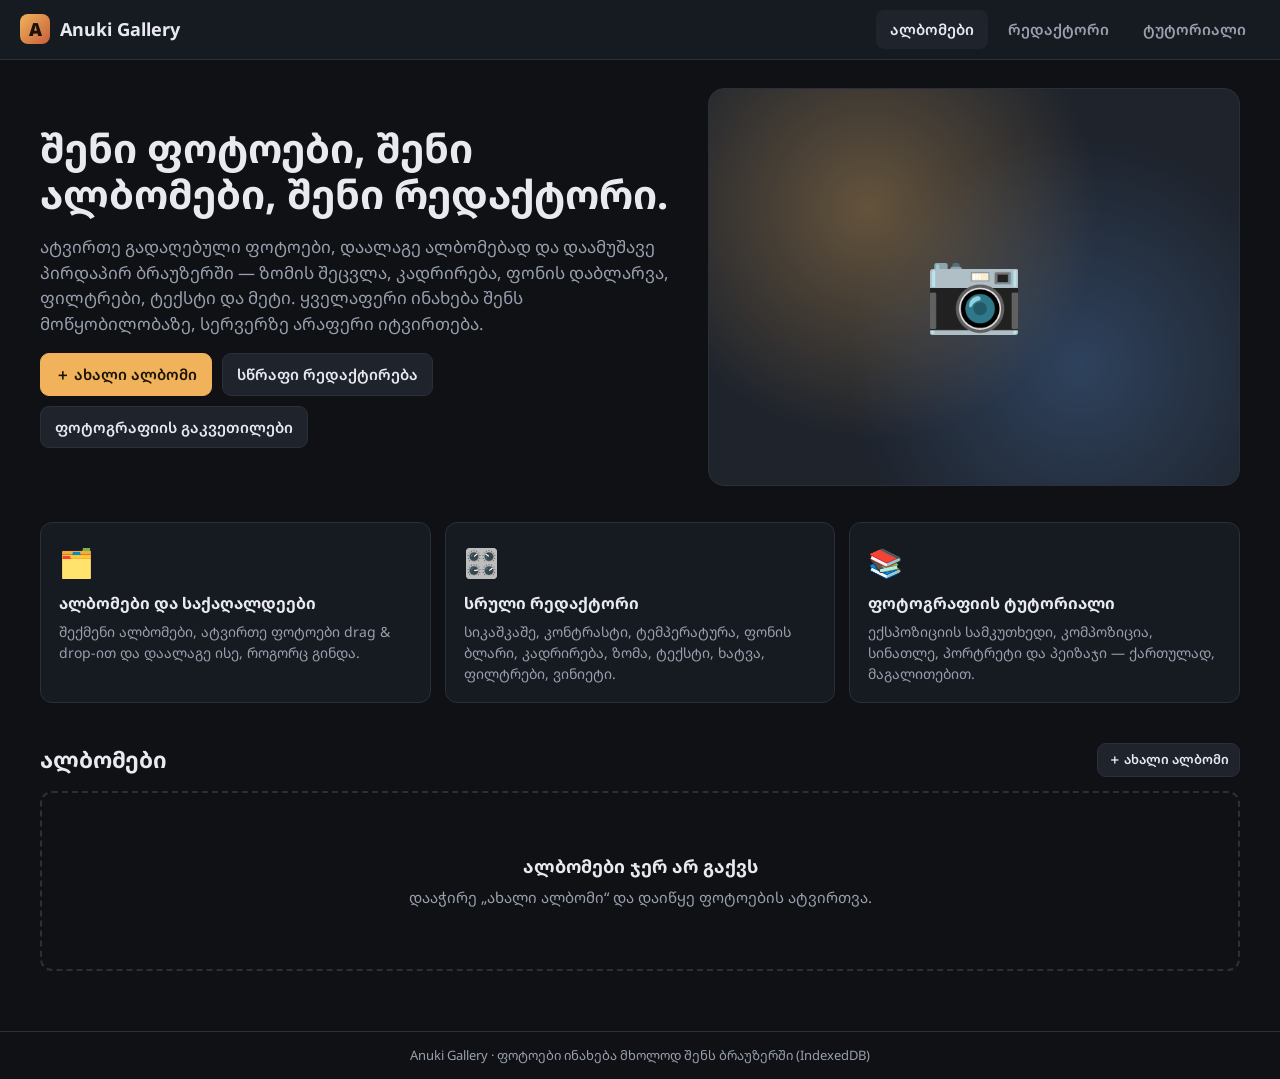
==== index.html @ 320a6d48 "Build Anuki Gallery: albums, online photo editor, photography tutorial Static site (no backend) with" ====
<!DOCTYPE html>
<html lang="ka">
<head>
  <meta charset="UTF-8">
  <meta name="viewport" content="width=device-width, initial-scale=1.0">
  <title>Anuki Gallery — ალბომები</title>
  <link rel="preconnect" href="https://fonts.googleapis.com">
  <link href="https://fonts.googleapis.com/css2?family=Noto+Sans+Georgian:wght@400;600;700;900&display=swap" rel="stylesheet">
  <link rel="stylesheet" href="css/style.css">
  <link rel="icon" href="data:image/svg+xml,%3Csvg xmlns='http://www.w3.org/2000/svg' viewBox='0 0 32 32'%3E%3Crect width='32' height='32' rx='8' fill='%23f0b35b'/%3E%3Ctext x='16' y='23' font-size='18' text-anchor='middle' font-weight='900' fill='%231a1205'%3EA%3C/text%3E%3C/svg%3E">
</head>
<body>
  <header class="topbar">
    <a class="brand" href="index.html"><span class="logo">A</span> Anuki Gallery</a>
    <nav class="nav">
      <a href="index.html" class="active">ალბომები</a>
      <a href="editor.html">რედაქტორი</a>
      <a href="tutorial.html">ტუტორიალი</a>
    </nav>
  </header>

  <main class="page" id="app">
    <!-- Home view -->
    <div id="view-home">
      <section class="hero">
        <div>
          <h1>შენი ფოტოები, შენი ალბომები, შენი რედაქტორი.</h1>
          <p>ატვირთე გადაღებული ფოტოები, დაალაგე ალბომებად და დაამუშავე პირდაპირ ბრაუზერში — ზომის შეცვლა, კადრირება, ფონის დაბლარვა, ფილტრები, ტექსტი და მეტი. ყველაფერი ინახება შენს მოწყობილობაზე, სერვერზე არაფერი იტვირთება.</p>
          <div class="row">
            <button class="btn primary" id="btn-new-album">＋ ახალი ალბომი</button>
            <a class="btn" href="editor.html">სწრაფი რედაქტირება</a>
            <a class="btn" href="tutorial.html">ფოტოგრაფიის გაკვეთილები</a>
          </div>
        </div>
        <div class="art">📷</div>
      </section>

      <section class="features">
        <div class="feature"><div class="ic">🗂️</div><h3>ალბომები და საქაღალდეები</h3><p>შექმენი ალბომები, ატვირთე ფოტოები drag &amp; drop-ით და დაალაგე ისე, როგორც გინდა.</p></div>
        <div class="feature"><div class="ic">🎛️</div><h3>სრული რედაქტორი</h3><p>სიკაშკაშე, კონტრასტი, ტემპერატურა, ფონის ბლარი, კადრირება, ზომა, ტექსტი, ხატვა, ფილტრები, ვინიეტი.</p></div>
        <div class="feature"><div class="ic">📚</div><h3>ფოტოგრაფიის ტუტორიალი</h3><p>ექსპოზიციის სამკუთხედი, კომპოზიცია, სინათლე, პორტრეტი და პეიზაჯი — ქართულად, მაგალითებით.</p></div>
      </section>

      <div class="row" style="margin-bottom:14px">
        <h2 style="margin:0">ალბომები</h2>
        <span class="spacer"></span>
        <button class="btn sm" id="btn-new-album-2">＋ ახალი ალბომი</button>
      </div>
      <div id="albums" class="grid"></div>
    </div>

    <!-- Album view -->
    <div id="view-album" style="display:none">
      <div class="row" style="margin-bottom:6px">
        <a class="btn sm" href="#">← ალბომები</a>
        <h1 id="album-title" style="margin:0 8px"></h1>
        <button class="btn sm icon" id="btn-rename" title="გადარქმევა">✏️</button>
        <span class="spacer"></span>
        <button class="btn primary" id="btn-upload">⬆ ფოტოების ატვირთვა</button>
        <button class="btn danger sm" id="btn-del-album">ალბომის წაშლა</button>
        <input type="file" id="file-input" accept="image/*" multiple hidden>
      </div>
      <p class="sub" id="album-sub"></p>
      <div id="photos" class="photo-grid dropzone"></div>
    </div>
  </main>

  <footer>Anuki Gallery · ფოტოები ინახება მხოლოდ შენს ბრაუზერში (IndexedDB)</footer>

  <!-- Modal -->
  <div class="modal-bg" id="modal">
    <div class="modal">
      <h3 id="modal-title">ახალი ალბომი</h3>
      <input type="text" id="modal-input" placeholder="ალბომის სახელი, მაგ. „ზაფხული 2026“">
      <div class="row">
        <button class="btn" id="modal-cancel">გაუქმება</button>
        <button class="btn primary" id="modal-ok">შენახვა</button>
      </div>
    </div>
  </div>

  <script type="module" src="js/albums.js"></script>
</body>
</html>
---- css/style.css ----
:root {
  --bg: #0f1115;
  --bg-2: #161a21;
  --bg-3: #1e232c;
  --line: #2a303b;
  --text: #e8eaf0;
  --muted: #98a0ae;
  --accent: #f0b35b;
  --accent-2: #e3923a;
  --danger: #e5584f;
  --ok: #4fbf8a;
  --radius: 12px;
  --shadow: 0 10px 30px rgba(0, 0, 0, 0.35);
  font-family: "Noto Sans Georgian", "Noto Sans", system-ui, sans-serif;
}

* { box-sizing: border-box; }
html, body { margin: 0; padding: 0; background: var(--bg); color: var(--text); }
body { min-height: 100vh; display: flex; flex-direction: column; font-size: 15px; line-height: 1.5; }
a { color: var(--accent); text-decoration: none; }
a:hover { text-decoration: underline; }
img { max-width: 100%; display: block; }
button, input, select, textarea { font: inherit; color: inherit; }

/* ---------- Header ---------- */
.topbar {
  display: flex; align-items: center; gap: 16px;
  padding: 10px 20px; border-bottom: 1px solid var(--line);
  background: var(--bg-2); position: sticky; top: 0; z-index: 50;
}
.brand { display: flex; align-items: center; gap: 10px; font-weight: 700; font-size: 18px; color: var(--text); }
.brand:hover { text-decoration: none; }
.brand .logo { width: 30px; height: 30px; border-radius: 8px; background: linear-gradient(135deg, var(--accent), #c75f3a); display: grid; place-items: center; color: #1a1205; font-weight: 900; }
.nav { display: flex; gap: 6px; margin-left: auto; }
.nav a { padding: 8px 14px; border-radius: 8px; color: var(--muted); font-weight: 600; }
.nav a:hover { background: var(--bg-3); color: var(--text); text-decoration: none; }
.nav a.active { color: var(--text); background: var(--bg-3); }

/* ---------- Layout ---------- */
.page { width: min(1200px, 100% - 32px); margin: 0 auto; padding: 28px 0 60px; flex: 1; }
.page h1 { font-size: 28px; margin: 0 0 6px; }
.page .sub { color: var(--muted); margin: 0 0 24px; }
.row { display: flex; gap: 10px; align-items: center; flex-wrap: wrap; }
.spacer { flex: 1; }

/* ---------- Buttons ---------- */
.btn {
  display: inline-flex; align-items: center; gap: 8px;
  padding: 9px 14px; border-radius: 9px; border: 1px solid var(--line);
  background: var(--bg-3); color: var(--text); cursor: pointer; font-weight: 600;
  transition: background 0.15s, border-color 0.15s, transform 0.05s;
}
.btn:hover { background: #262c37; border-color: #38404d; }
.btn:active { transform: translateY(1px); }
.btn.primary { background: var(--accent); border-color: var(--accent); color: #1a1205; }
.btn.primary:hover { background: var(--accent-2); border-color: var(--accent-2); }
.btn.danger { color: #ffb3ae; border-color: #5a2d2a; }
.btn.danger:hover { background: #3a2220; }
.btn.sm { padding: 6px 10px; font-size: 13px; }
.btn.icon { padding: 8px; width: 36px; height: 36px; justify-content: center; }
.btn:disabled { opacity: 0.45; cursor: not-allowed; }
.btn.active { background: var(--accent); color: #1a1205; border-color: var(--accent); }

input[type="text"], input[type="number"], select, textarea {
  background: var(--bg); border: 1px solid var(--line); border-radius: 8px;
  padding: 8px 10px; color: var(--text); outline: none; width: 100%;
}
input:focus, select:focus, textarea:focus { border-color: var(--accent); }
input[type="range"] { width: 100%; accent-color: var(--accent); }
input[type="color"] { width: 36px; height: 32px; border: 1px solid var(--line); background: none; border-radius: 6px; padding: 2px; }

/* ---------- Cards / grids ---------- */
.grid { display: grid; gap: 16px; grid-template-columns: repeat(auto-fill, minmax(200px, 1fr)); }
.card {
  background: var(--bg-2); border: 1px solid var(--line); border-radius: var(--radius);
  overflow: hidden; cursor: pointer; transition: transform 0.15s, border-color 0.15s; position: relative;
}
.card:hover { transform: translateY(-2px); border-color: #3a4250; }
.card .cover { aspect-ratio: 4/3; background: var(--bg-3); display: grid; place-items: center; color: var(--muted); overflow: hidden; }
.card .cover img { width: 100%; height: 100%; object-fit: cover; }
.card .cover.empty { font-size: 40px; }
.card .meta { padding: 10px 12px; }
.card .meta .name { font-weight: 700; overflow: hidden; text-overflow: ellipsis; white-space: nowrap; }
.card .meta .count { color: var(--muted); font-size: 13px; }
.card .actions { position: absolute; top: 8px; right: 8px; display: flex; gap: 6px; opacity: 0; transition: opacity 0.15s; }
.card:hover .actions, .card:focus-within .actions { opacity: 1; }
.card .actions .btn { background: rgba(15, 17, 21, 0.85); backdrop-filter: blur(6px); }

.photo-grid { display: grid; gap: 10px; grid-template-columns: repeat(auto-fill, minmax(170px, 1fr)); }
.photo { aspect-ratio: 1; }
.photo .cover { aspect-ratio: 1; }

.empty-state {
  border: 2px dashed var(--line); border-radius: var(--radius); padding: 60px 20px;
  text-align: center; color: var(--muted);
}
.empty-state strong { color: var(--text); display: block; font-size: 18px; margin-bottom: 6px; }

.dropzone.drag { outline: 2px dashed var(--accent); outline-offset: 6px; border-radius: var(--radius); }

/* ---------- Modal ---------- */
.modal-bg { position: fixed; inset: 0; background: rgba(0, 0, 0, 0.6); display: none; place-items: center; z-index: 100; }
.modal-bg.open { display: grid; }
.modal { background: var(--bg-2); border: 1px solid var(--line); border-radius: var(--radius); padding: 22px; width: min(460px, 92vw); box-shadow: var(--shadow); }
.modal h3 { margin: 0 0 14px; }
.modal .row { justify-content: flex-end; margin-top: 16px; }

/* ---------- Toast ---------- */
.toast { position: fixed; bottom: 20px; left: 50%; transform: translateX(-50%) translateY(20px); background: var(--bg-3); border: 1px solid var(--line); padding: 10px 16px; border-radius: 10px; opacity: 0; transition: 0.2s; z-index: 200; pointer-events: none; }
.toast.show { opacity: 1; transform: translateX(-50%) translateY(0); }

/* ---------- Hero (home) ---------- */
.hero { display: grid; grid-template-columns: 1.2fr 1fr; gap: 30px; align-items: center; margin-bottom: 36px; }
.hero h1 { font-size: 40px; line-height: 1.15; margin: 0 0 12px; }
.hero p { color: var(--muted); font-size: 17px; }
.hero .art { aspect-ratio: 4/3; border-radius: 16px; background: radial-gradient(circle at 30% 30%, #f0b35b55, transparent 50%), radial-gradient(circle at 70% 70%, #4f7fbf55, transparent 50%), var(--bg-3); border: 1px solid var(--line); display: grid; place-items: center; font-size: 80px; }
.features { display: grid; grid-template-columns: repeat(3, 1fr); gap: 14px; margin-bottom: 40px; }
.feature { background: var(--bg-2); border: 1px solid var(--line); border-radius: var(--radius); padding: 18px; }
.feature .ic { font-size: 28px; margin-bottom: 8px; }
.feature h3 { margin: 0 0 6px; font-size: 16px; }
.feature p { margin: 0; color: var(--muted); font-size: 14px; }

/* ---------- Editor ---------- */
body.editor-body { height: 100vh; overflow: hidden; }
.editor { display: grid; grid-template-columns: 64px 1fr 300px; grid-template-rows: 1fr; flex: 1; min-height: 0; }
.tools { background: var(--bg-2); border-right: 1px solid var(--line); display: flex; flex-direction: column; align-items: center; padding: 10px 0; gap: 6px; overflow-y: auto; }
.tools .tool { width: 46px; height: 46px; border-radius: 10px; border: 1px solid transparent; background: none; color: var(--muted); cursor: pointer; display: grid; place-items: center; font-size: 20px; position: relative; }
.tools .tool:hover { background: var(--bg-3); color: var(--text); }
.tools .tool.active { background: var(--accent); color: #1a1205; }
.tools .tool span { font-size: 9px; display: block; line-height: 1; margin-top: 2px; }
.tools .tool .lbl { position: absolute; bottom: 3px; font-size: 9px; }
.tools hr { width: 60%; border: 0; border-top: 1px solid var(--line); margin: 4px 0; }

.stage { position: relative; display: grid; place-items: center; background: #0a0c10 repeating-conic-gradient(#0e1015 0 25%, #0a0c10 0 50%) 0 0 / 24px 24px; overflow: hidden; min-width: 0; min-height: 0; }
.stage canvas { max-width: calc(100% - 40px); max-height: calc(100% - 40px); box-shadow: var(--shadow); touch-action: none; }
#overlay { position: absolute; pointer-events: none; }
#overlay.interactive { pointer-events: auto; }
.stage .hint { position: absolute; top: 12px; left: 50%; transform: translateX(-50%); background: rgba(15, 17, 21, 0.85); padding: 6px 12px; border-radius: 8px; color: var(--muted); font-size: 13px; pointer-events: none; }
.stage .drop-empty { text-align: center; color: var(--muted); }
.stage .drop-empty .big { font-size: 60px; }

.panel { background: var(--bg-2); border-left: 1px solid var(--line); overflow-y: auto; padding: 14px; display: flex; flex-direction: column; gap: 14px; }
.panel h4 { margin: 0; font-size: 13px; text-transform: uppercase; letter-spacing: 0.06em; color: var(--muted); }
.panel section { display: none; flex-direction: column; gap: 10px; }
.panel section.active { display: flex; }
.ctl { display: flex; flex-direction: column; gap: 3px; }
.ctl .lbl { display: flex; justify-content: space-between; font-size: 13px; color: var(--muted); }
.ctl .lbl b { color: var(--text); font-weight: 600; font-variant-numeric: tabular-nums; }
.presets { display: grid; grid-template-columns: repeat(3, 1fr); gap: 6px; }
.presets .btn { font-size: 12px; padding: 7px 4px; justify-content: center; }
.presets .btn.sm { font-size: 12px; }
.two { display: grid; grid-template-columns: 1fr 1fr; gap: 8px; }
.panel .note { font-size: 12px; color: var(--muted); }
.swatches { display: flex; gap: 6px; flex-wrap: wrap; }
.swatch { width: 24px; height: 24px; border-radius: 6px; border: 2px solid transparent; cursor: pointer; }
.swatch.active { border-color: var(--accent); }

.editor-top { display: flex; align-items: center; gap: 8px; padding: 8px 12px; border-bottom: 1px solid var(--line); background: var(--bg-2); }
.editor-top .fname { color: var(--muted); font-size: 13px; overflow: hidden; text-overflow: ellipsis; white-space: nowrap; max-width: 300px; }
.editor-top .info { color: var(--muted); font-size: 12px; font-variant-numeric: tabular-nums; }

.text-list { display: flex; flex-direction: column; gap: 6px; }
.text-item { display: flex; gap: 6px; align-items: center; padding: 6px 8px; border: 1px solid var(--line); border-radius: 8px; cursor: pointer; font-size: 13px; }
.text-item.active { border-color: var(--accent); }
.text-item .t { flex: 1; overflow: hidden; text-overflow: ellipsis; white-space: nowrap; }

/* ---------- Tutorial ---------- */
.tut { display: grid; grid-template-columns: 240px 1fr; gap: 36px; align-items: start; }
.toc { position: sticky; top: 70px; background: var(--bg-2); border: 1px solid var(--line); border-radius: var(--radius); padding: 14px; }
.toc a { display: block; padding: 7px 10px; border-radius: 8px; color: var(--muted); font-size: 14px; }
.toc a:hover, .toc a.active { background: var(--bg-3); color: var(--text); text-decoration: none; }
.lesson { background: var(--bg-2); border: 1px solid var(--line); border-radius: var(--radius); padding: 28px; margin-bottom: 24px; }
.lesson h2 { margin: 0 0 8px; font-size: 24px; }
.lesson h3 { margin: 22px 0 8px; font-size: 17px; color: var(--accent); }
.lesson p, .lesson li { color: #cfd4de; }
.lesson .tip { border-left: 3px solid var(--accent); background: #f0b35b14; padding: 10px 14px; border-radius: 0 8px 8px 0; margin: 14px 0; }
.lesson .tip b { color: var(--accent); }
.lesson table { width: 100%; border-collapse: collapse; margin: 12px 0; font-size: 14px; }
.lesson th, .lesson td { border: 1px solid var(--line); padding: 8px 10px; text-align: left; }
.lesson th { background: var(--bg-3); }
.lesson figure { margin: 16px 0; }
.lesson figure svg { width: 100%; max-width: 560px; height: auto; display: block; border-radius: 10px; }
.lesson figcaption { font-size: 13px; color: var(--muted); margin-top: 6px; }
.lesson .try { margin-top: 18px; }

footer { border-top: 1px solid var(--line); color: var(--muted); font-size: 13px; padding: 14px 20px; text-align: center; }

/* ---------- Responsive ---------- */
@media (max-width: 960px) {
  .hero { grid-template-columns: 1fr; }
  .features { grid-template-columns: 1fr; }
  .tut { grid-template-columns: 1fr; }
  .toc { position: static; }
  .editor { grid-template-columns: 56px 1fr; grid-template-rows: 1fr 46vh; }
  .panel { grid-column: 1 / -1; border-left: 0; border-top: 1px solid var(--line); }
  .stage canvas { max-width: calc(100% - 16px); max-height: calc(100% - 16px); }
  .nav a { padding: 8px 10px; font-size: 14px; }
}
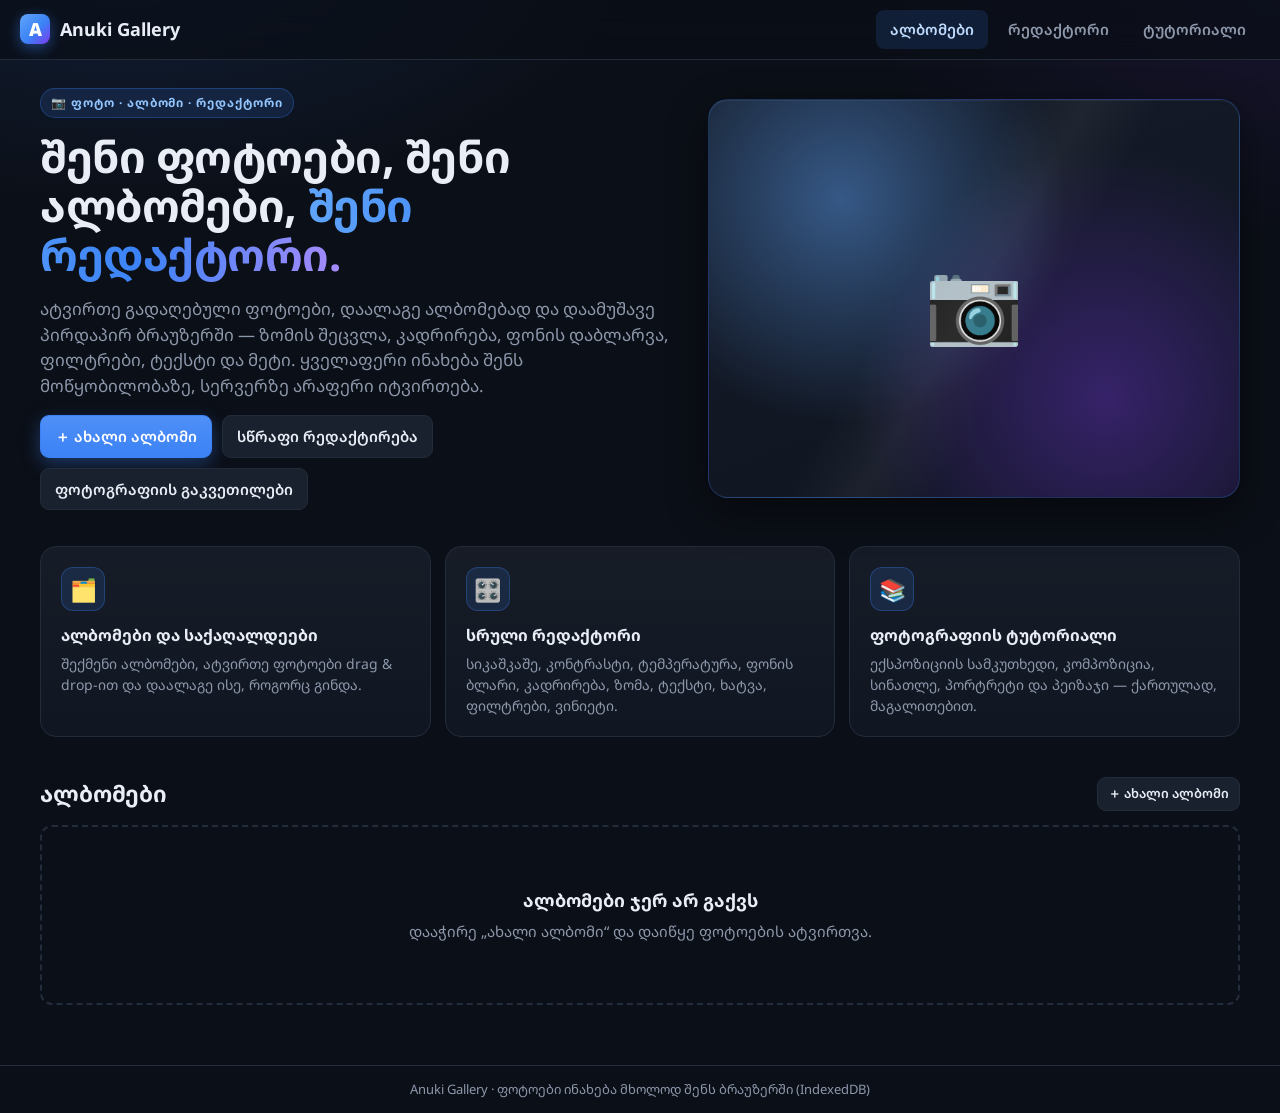
==== commit 708395f7: "Visual refresh: blue accent, modern dark minimal style - Blue/violet accent palette replaces amber a" ====
--- a/index.html
+++ b/index.html
@@ -7,7 +7,7 @@
   <link rel="preconnect" href="https://fonts.googleapis.com">
   <link href="https://fonts.googleapis.com/css2?family=Noto+Sans+Georgian:wght@400;600;700;900&display=swap" rel="stylesheet">
   <link rel="stylesheet" href="css/style.css">
-  <link rel="icon" href="data:image/svg+xml,%3Csvg xmlns='http://www.w3.org/2000/svg' viewBox='0 0 32 32'%3E%3Crect width='32' height='32' rx='8' fill='%23f0b35b'/%3E%3Ctext x='16' y='23' font-size='18' text-anchor='middle' font-weight='900' fill='%231a1205'%3EA%3C/text%3E%3C/svg%3E">
+  <link rel="icon" href="data:image/svg+xml,%3Csvg xmlns='http://www.w3.org/2000/svg' viewBox='0 0 32 32'%3E%3Crect width='32' height='32' rx='8' fill='%233b82f6'/%3E%3Ctext x='16' y='23' font-size='18' text-anchor='middle' font-weight='900' fill='%23ffffff'%3EA%3C/text%3E%3C/svg%3E">
 </head>
 <body>
   <header class="topbar">
@@ -24,7 +24,8 @@
     <div id="view-home">
       <section class="hero">
         <div>
-          <h1>შენი ფოტოები, შენი ალბომები, შენი რედაქტორი.</h1>
+          <span class="eyebrow">📷 ფოტო · ალბომი · რედაქტორი</span>
+          <h1>შენი ფოტოები, შენი ალბომები, <span class="grad">შენი რედაქტორი.</span></h1>
           <p>ატვირთე გადაღებული ფოტოები, დაალაგე ალბომებად და დაამუშავე პირდაპირ ბრაუზერში — ზომის შეცვლა, კადრირება, ფონის დაბლარვა, ფილტრები, ტექსტი და მეტი. ყველაფერი ინახება შენს მოწყობილობაზე, სერვერზე არაფერი იტვირთება.</p>
           <div class="row">
             <button class="btn primary" id="btn-new-album">＋ ახალი ალბომი</button>
--- a/css/style.css
+++ b/css/style.css
@@ -1,21 +1,25 @@
 :root {
-  --bg: #0f1115;
-  --bg-2: #161a21;
-  --bg-3: #1e232c;
-  --line: #2a303b;
-  --text: #e8eaf0;
-  --muted: #98a0ae;
-  --accent: #f0b35b;
-  --accent-2: #e3923a;
+  --bg: #0b0f17;
+  --bg-2: #111722;
+  --bg-3: #19212e;
+  --line: #232c3b;
+  --text: #e9edf5;
+  --muted: #8d98ab;
+  --accent: #3b82f6;
+  --accent-2: #2563eb;
+  --accent-soft: rgba(59, 130, 246, 0.14);
+  --glow: 0 0 0 3px rgba(59, 130, 246, 0.25);
   --danger: #e5584f;
   --ok: #4fbf8a;
   --radius: 12px;
-  --shadow: 0 10px 30px rgba(0, 0, 0, 0.35);
+  --shadow: 0 14px 40px rgba(0, 0, 0, 0.45);
   font-family: "Noto Sans Georgian", "Noto Sans", system-ui, sans-serif;
 }
 
 * { box-sizing: border-box; }
 html, body { margin: 0; padding: 0; background: var(--bg); color: var(--text); }
+body { background-image: radial-gradient(900px 500px at 10% -10%, rgba(59, 130, 246, 0.16), transparent 60%), radial-gradient(700px 400px at 100% 0%, rgba(124, 58, 237, 0.10), transparent 60%); background-attachment: fixed; }
+::selection { background: rgba(59, 130, 246, 0.35); }
 body { min-height: 100vh; display: flex; flex-direction: column; font-size: 15px; line-height: 1.5; }
 a { color: var(--accent); text-decoration: none; }
 a:hover { text-decoration: underline; }
@@ -26,15 +30,16 @@
 .topbar {
   display: flex; align-items: center; gap: 16px;
   padding: 10px 20px; border-bottom: 1px solid var(--line);
-  background: var(--bg-2); position: sticky; top: 0; z-index: 50;
+  background: rgba(11, 15, 23, 0.72); backdrop-filter: blur(14px); -webkit-backdrop-filter: blur(14px);
+  position: sticky; top: 0; z-index: 50;
 }
 .brand { display: flex; align-items: center; gap: 10px; font-weight: 700; font-size: 18px; color: var(--text); }
 .brand:hover { text-decoration: none; }
-.brand .logo { width: 30px; height: 30px; border-radius: 8px; background: linear-gradient(135deg, var(--accent), #c75f3a); display: grid; place-items: center; color: #1a1205; font-weight: 900; }
+.brand .logo { width: 30px; height: 30px; border-radius: 8px; background: linear-gradient(135deg, #60a5fa, #3b82f6 55%, #7c3aed); box-shadow: 0 4px 14px rgba(59, 130, 246, 0.45); display: grid; place-items: center; color: #ffffff; font-weight: 900; }
 .nav { display: flex; gap: 6px; margin-left: auto; }
 .nav a { padding: 8px 14px; border-radius: 8px; color: var(--muted); font-weight: 600; }
 .nav a:hover { background: var(--bg-3); color: var(--text); text-decoration: none; }
-.nav a.active { color: var(--text); background: var(--bg-3); }
+.nav a.active { color: #bfdbfe; background: var(--accent-soft); }
 
 /* ---------- Layout ---------- */
 .page { width: min(1200px, 100% - 32px); margin: 0 auto; padding: 28px 0 60px; flex: 1; }
@@ -52,20 +57,21 @@
 }
 .btn:hover { background: #262c37; border-color: #38404d; }
 .btn:active { transform: translateY(1px); }
-.btn.primary { background: var(--accent); border-color: var(--accent); color: #1a1205; }
-.btn.primary:hover { background: var(--accent-2); border-color: var(--accent-2); }
+.btn.primary { background: linear-gradient(180deg, #4f8ff7, var(--accent)); border-color: var(--accent); color: #ffffff; box-shadow: 0 6px 18px rgba(59, 130, 246, 0.35); }
+.btn.primary:hover { background: linear-gradient(180deg, #3b82f6, var(--accent-2)); border-color: var(--accent-2); }
+.btn:focus-visible, input:focus-visible, select:focus-visible { outline: none; box-shadow: var(--glow); }
 .btn.danger { color: #ffb3ae; border-color: #5a2d2a; }
 .btn.danger:hover { background: #3a2220; }
 .btn.sm { padding: 6px 10px; font-size: 13px; }
 .btn.icon { padding: 8px; width: 36px; height: 36px; justify-content: center; }
 .btn:disabled { opacity: 0.45; cursor: not-allowed; }
-.btn.active { background: var(--accent); color: #1a1205; border-color: var(--accent); }
+.btn.active { background: var(--accent-soft); color: #bfdbfe; border-color: rgba(59, 130, 246, 0.55); }
 
 input[type="text"], input[type="number"], select, textarea {
   background: var(--bg); border: 1px solid var(--line); border-radius: 8px;
   padding: 8px 10px; color: var(--text); outline: none; width: 100%;
 }
-input:focus, select:focus, textarea:focus { border-color: var(--accent); }
+input:focus, select:focus, textarea:focus { border-color: var(--accent); box-shadow: var(--glow); }
 input[type="range"] { width: 100%; accent-color: var(--accent); }
 input[type="color"] { width: 36px; height: 32px; border: 1px solid var(--line); background: none; border-radius: 6px; padding: 2px; }
 
@@ -75,7 +81,7 @@
   background: var(--bg-2); border: 1px solid var(--line); border-radius: var(--radius);
   overflow: hidden; cursor: pointer; transition: transform 0.15s, border-color 0.15s; position: relative;
 }
-.card:hover { transform: translateY(-2px); border-color: #3a4250; }
+.card:hover { transform: translateY(-3px); border-color: rgba(59, 130, 246, 0.55); box-shadow: 0 12px 30px rgba(0, 0, 0, 0.4), 0 0 0 1px rgba(59, 130, 246, 0.2); }
 .card .cover { aspect-ratio: 4/3; background: var(--bg-3); display: grid; place-items: center; color: var(--muted); overflow: hidden; }
 .card .cover img { width: 100%; height: 100%; object-fit: cover; }
 .card .cover.empty { font-size: 40px; }
@@ -111,12 +117,16 @@
 
 /* ---------- Hero (home) ---------- */
 .hero { display: grid; grid-template-columns: 1.2fr 1fr; gap: 30px; align-items: center; margin-bottom: 36px; }
-.hero h1 { font-size: 40px; line-height: 1.15; margin: 0 0 12px; }
+.hero h1 { font-size: 44px; line-height: 1.12; margin: 0 0 14px; letter-spacing: -0.01em; }
+.hero h1 .grad { background: linear-gradient(90deg, #60a5fa, #3b82f6 50%, #a78bfa); -webkit-background-clip: text; background-clip: text; color: transparent; }
+.eyebrow { display: inline-flex; align-items: center; gap: 8px; font-size: 12px; font-weight: 700; letter-spacing: 0.08em; text-transform: uppercase; color: #93c5fd; background: var(--accent-soft); border: 1px solid rgba(59, 130, 246, 0.3); padding: 5px 10px; border-radius: 999px; margin-bottom: 14px; }
 .hero p { color: var(--muted); font-size: 17px; }
-.hero .art { aspect-ratio: 4/3; border-radius: 16px; background: radial-gradient(circle at 30% 30%, #f0b35b55, transparent 50%), radial-gradient(circle at 70% 70%, #4f7fbf55, transparent 50%), var(--bg-3); border: 1px solid var(--line); display: grid; place-items: center; font-size: 80px; }
+.hero .art { aspect-ratio: 4/3; border-radius: 20px; background: radial-gradient(circle at 25% 25%, rgba(96, 165, 250, 0.45), transparent 45%), radial-gradient(circle at 75% 75%, rgba(124, 58, 237, 0.35), transparent 50%), linear-gradient(160deg, #141b28, #0f1420); border: 1px solid rgba(59, 130, 246, 0.25); box-shadow: var(--shadow), inset 0 1px 0 rgba(255, 255, 255, 0.05); display: grid; place-items: center; font-size: 80px; position: relative; overflow: hidden; }
+.hero .art::after { content: ""; position: absolute; inset: 0; background: linear-gradient(120deg, transparent 40%, rgba(255, 255, 255, 0.05) 50%, transparent 60%); }
 .features { display: grid; grid-template-columns: repeat(3, 1fr); gap: 14px; margin-bottom: 40px; }
-.feature { background: var(--bg-2); border: 1px solid var(--line); border-radius: var(--radius); padding: 18px; }
-.feature .ic { font-size: 28px; margin-bottom: 8px; }
+.feature { background: linear-gradient(180deg, rgba(255, 255, 255, 0.025), transparent), var(--bg-2); border: 1px solid var(--line); border-radius: 16px; padding: 20px; transition: border-color 0.15s, transform 0.15s; }
+.feature:hover { border-color: rgba(59, 130, 246, 0.45); transform: translateY(-2px); }
+.feature .ic { width: 44px; height: 44px; border-radius: 12px; display: grid; place-items: center; font-size: 22px; margin-bottom: 12px; background: var(--accent-soft); border: 1px solid rgba(59, 130, 246, 0.3); }
 .feature h3 { margin: 0 0 6px; font-size: 16px; }
 .feature p { margin: 0; color: var(--muted); font-size: 14px; }
 
@@ -126,12 +136,12 @@
 .tools { background: var(--bg-2); border-right: 1px solid var(--line); display: flex; flex-direction: column; align-items: center; padding: 10px 0; gap: 6px; overflow-y: auto; }
 .tools .tool { width: 46px; height: 46px; border-radius: 10px; border: 1px solid transparent; background: none; color: var(--muted); cursor: pointer; display: grid; place-items: center; font-size: 20px; position: relative; }
 .tools .tool:hover { background: var(--bg-3); color: var(--text); }
-.tools .tool.active { background: var(--accent); color: #1a1205; }
+.tools .tool.active { background: var(--accent-soft); color: #bfdbfe; border-color: rgba(59, 130, 246, 0.5); box-shadow: inset 3px 0 0 var(--accent); }
 .tools .tool span { font-size: 9px; display: block; line-height: 1; margin-top: 2px; }
 .tools .tool .lbl { position: absolute; bottom: 3px; font-size: 9px; }
 .tools hr { width: 60%; border: 0; border-top: 1px solid var(--line); margin: 4px 0; }
 
-.stage { position: relative; display: grid; place-items: center; background: #0a0c10 repeating-conic-gradient(#0e1015 0 25%, #0a0c10 0 50%) 0 0 / 24px 24px; overflow: hidden; min-width: 0; min-height: 0; }
+.stage { position: relative; display: grid; place-items: center; background: #080b11 radial-gradient(circle at 50% 40%, rgba(59, 130, 246, 0.08), transparent 60%); overflow: hidden; min-width: 0; min-height: 0; }
 .stage canvas { max-width: calc(100% - 40px); max-height: calc(100% - 40px); box-shadow: var(--shadow); touch-action: none; }
 #overlay { position: absolute; pointer-events: none; }
 #overlay.interactive { pointer-events: auto; }
@@ -168,13 +178,14 @@
 .tut { display: grid; grid-template-columns: 240px 1fr; gap: 36px; align-items: start; }
 .toc { position: sticky; top: 70px; background: var(--bg-2); border: 1px solid var(--line); border-radius: var(--radius); padding: 14px; }
 .toc a { display: block; padding: 7px 10px; border-radius: 8px; color: var(--muted); font-size: 14px; }
-.toc a:hover, .toc a.active { background: var(--bg-3); color: var(--text); text-decoration: none; }
-.lesson { background: var(--bg-2); border: 1px solid var(--line); border-radius: var(--radius); padding: 28px; margin-bottom: 24px; }
+.toc a:hover { background: var(--bg-3); color: var(--text); text-decoration: none; }
+.toc a.active { background: var(--accent-soft); color: #bfdbfe; text-decoration: none; box-shadow: inset 3px 0 0 var(--accent); }
+.lesson { background: var(--bg-2); border: 1px solid var(--line); border-radius: 18px; padding: 30px; margin-bottom: 24px; }
 .lesson h2 { margin: 0 0 8px; font-size: 24px; }
-.lesson h3 { margin: 22px 0 8px; font-size: 17px; color: var(--accent); }
+.lesson h3 { margin: 22px 0 8px; font-size: 17px; color: #93c5fd; }
 .lesson p, .lesson li { color: #cfd4de; }
-.lesson .tip { border-left: 3px solid var(--accent); background: #f0b35b14; padding: 10px 14px; border-radius: 0 8px 8px 0; margin: 14px 0; }
-.lesson .tip b { color: var(--accent); }
+.lesson .tip { border-left: 3px solid var(--accent); background: #3b82f614; padding: 10px 14px; border-radius: 0 8px 8px 0; margin: 14px 0; }
+.lesson .tip b { color: #93c5fd; }
 .lesson table { width: 100%; border-collapse: collapse; margin: 12px 0; font-size: 14px; }
 .lesson th, .lesson td { border: 1px solid var(--line); padding: 8px 10px; text-align: left; }
 .lesson th { background: var(--bg-3); }
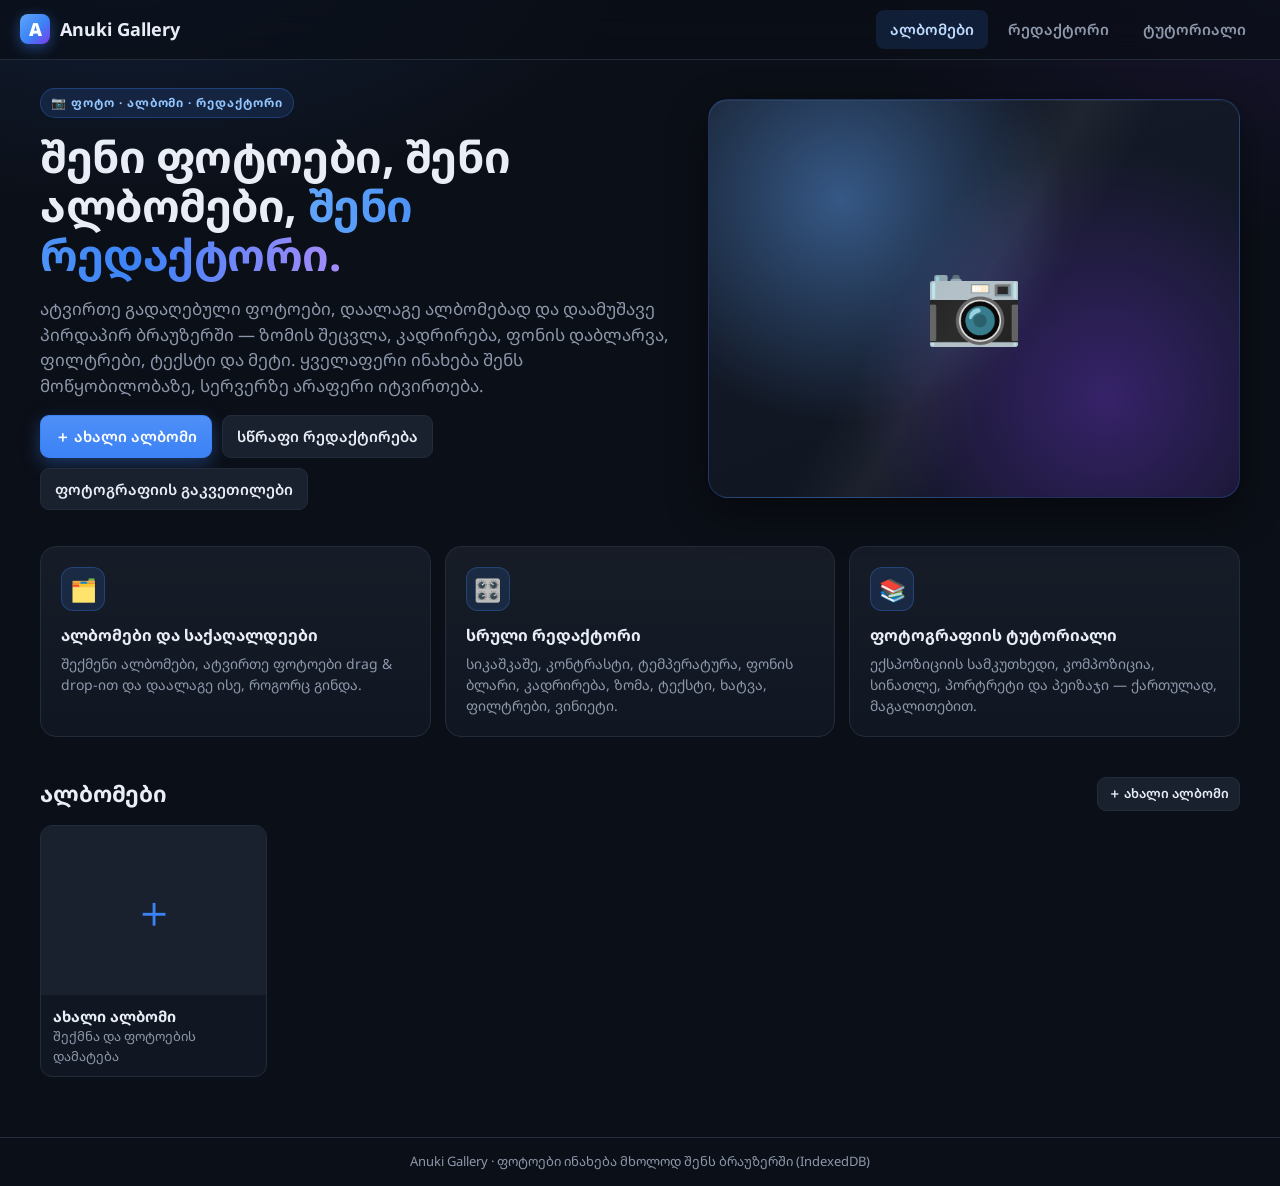
==== commit c21dc1dc: "Full-screen editor with floating glass controls, zoom/pan, easier albums Editor: photo fills the scr" ====
--- a/index.html
+++ b/index.html
@@ -54,29 +54,50 @@
     <div id="view-album" style="display:none">
       <div class="row" style="margin-bottom:6px">
         <a class="btn sm" href="#">← ალბომები</a>
-        <h1 id="album-title" style="margin:0 8px"></h1>
-        <button class="btn sm icon" id="btn-rename" title="გადარქმევა">✏️</button>
+        <h1 id="album-title" style="margin:0 8px;font-size:24px"></h1>
+        <button class="btn sm icon" id="btn-rename" title="გადარქმევა" aria-label="გადარქმევა">✏️</button>
         <span class="spacer"></span>
-        <button class="btn primary" id="btn-upload">⬆ ფოტოების ატვირთვა</button>
-        <button class="btn danger sm" id="btn-del-album">ალბომის წაშლა</button>
+        <button class="btn primary" id="btn-upload">⬆ ფოტოების დამატება</button>
         <input type="file" id="file-input" accept="image/*" multiple hidden>
       </div>
-      <p class="sub" id="album-sub"></p>
+      <p class="sub" id="album-sub" style="margin-bottom:10px"></p>
+      <div class="toolbar" id="toolbar">
+        <input type="text" class="search" id="search" placeholder="🔍 ძიება სახელით">
+        <div class="seg"><button id="f-all" class="active">ყველა</button><button id="f-fav">⭐ ფავორიტები</button></div>
+        <select id="sort" style="width:auto"><option value="new">ახალი ჯერ</option><option value="old">ძველი ჯერ</option><option value="name">სახელით</option></select>
+        <span class="spacer"></span>
+        <button class="btn" id="btn-select">☑ არჩევა</button>
+      </div>
       <div id="photos" class="photo-grid dropzone"></div>
+      <div style="margin-top:36px"><button class="btn danger sm" id="btn-del-album">ალბომის წაშლა</button></div>
     </div>
   </main>
 
   <footer>Anuki Gallery · ფოტოები ინახება მხოლოდ შენს ბრაუზერში (IndexedDB)</footer>
 
-  <!-- Modal -->
-  <div class="modal-bg" id="modal">
-    <div class="modal">
-      <h3 id="modal-title">ახალი ალბომი</h3>
-      <input type="text" id="modal-input" placeholder="ალბომის სახელი, მაგ. „ზაფხული 2026“">
-      <div class="row">
-        <button class="btn" id="modal-cancel">გაუქმება</button>
-        <button class="btn primary" id="modal-ok">შენახვა</button>
-      </div>
+  <div class="selbar" id="selbar">
+    <button class="btn sm icon" id="sel-close" aria-label="დახურვა">✕</button>
+    <span class="cnt" id="sel-count">0</span>
+    <button class="btn sm" id="sel-all">ყველა</button>
+    <button class="btn sm" id="sel-fav">⭐</button>
+    <button class="btn sm" id="sel-move">📁 გადატანა</button>
+    <button class="btn sm" id="sel-dl">⬇</button>
+    <button class="btn sm danger" id="sel-del">🗑</button>
+  </div>
+
+  <div class="viewer" id="viewer">
+    <img id="v-img" alt="">
+    <div class="vbar vtop">
+      <button class="hbtn" id="v-close" aria-label="დახურვა">✕</button>
+      <div class="vname" id="v-name"></div>
+      <button class="hbtn" id="v-fav" aria-label="ფავორიტი">☆</button>
+    </div>
+    <button class="vnav vprev" id="v-prev" aria-label="წინა">‹</button>
+    <button class="vnav vnext" id="v-next" aria-label="შემდეგი">›</button>
+    <div class="vbar vbottom">
+      <button class="hbtn primary" id="v-edit">✏️ რედაქტირება</button>
+      <button class="hbtn" id="v-dl" aria-label="ჩამოტვირთვა">⬇</button>
+      <button class="hbtn" id="v-del" aria-label="წაშლა">🗑</button>
     </div>
   </div>
 
--- a/css/style.css
+++ b/css/style.css
@@ -112,7 +112,7 @@
 .modal .row { justify-content: flex-end; margin-top: 16px; }
 
 /* ---------- Toast ---------- */
-.toast { position: fixed; bottom: 20px; left: 50%; transform: translateX(-50%) translateY(20px); background: var(--bg-3); border: 1px solid var(--line); padding: 10px 16px; border-radius: 10px; opacity: 0; transition: 0.2s; z-index: 200; pointer-events: none; }
+.toast { position: fixed; top: calc(74px + env(safe-area-inset-top, 0px)); left: 50%; transform: translateX(-50%) translateY(-12px); background: var(--bg-3); border: 1px solid var(--line); padding: 10px 16px; border-radius: 10px; opacity: 0; transition: 0.2s; z-index: 200; pointer-events: none; }
 .toast.show { opacity: 1; transform: translateX(-50%) translateY(0); }
 
 /* ---------- Hero (home) ---------- */
@@ -131,25 +131,10 @@
 .feature p { margin: 0; color: var(--muted); font-size: 14px; }
 
 /* ---------- Editor ---------- */
-body.editor-body { height: 100vh; overflow: hidden; }
-.editor { display: grid; grid-template-columns: 64px 1fr 300px; grid-template-rows: 1fr; flex: 1; min-height: 0; }
-.tools { background: var(--bg-2); border-right: 1px solid var(--line); display: flex; flex-direction: column; align-items: center; padding: 10px 0; gap: 6px; overflow-y: auto; }
-.tools .tool { width: 46px; height: 46px; border-radius: 10px; border: 1px solid transparent; background: none; color: var(--muted); cursor: pointer; display: grid; place-items: center; font-size: 20px; position: relative; }
-.tools .tool:hover { background: var(--bg-3); color: var(--text); }
-.tools .tool.active { background: var(--accent-soft); color: #bfdbfe; border-color: rgba(59, 130, 246, 0.5); box-shadow: inset 3px 0 0 var(--accent); }
-.tools .tool span { font-size: 9px; display: block; line-height: 1; margin-top: 2px; }
-.tools .tool .lbl { position: absolute; bottom: 3px; font-size: 9px; }
-.tools hr { width: 60%; border: 0; border-top: 1px solid var(--line); margin: 4px 0; }
-
-.stage { position: relative; display: grid; place-items: center; background: #080b11 radial-gradient(circle at 50% 40%, rgba(59, 130, 246, 0.08), transparent 60%); overflow: hidden; min-width: 0; min-height: 0; }
-.stage canvas { max-width: calc(100% - 40px); max-height: calc(100% - 40px); box-shadow: var(--shadow); touch-action: none; }
-#overlay { position: absolute; pointer-events: none; }
-#overlay.interactive { pointer-events: auto; }
-.stage .hint { position: absolute; top: 12px; left: 50%; transform: translateX(-50%); background: rgba(15, 17, 21, 0.85); padding: 6px 12px; border-radius: 8px; color: var(--muted); font-size: 13px; pointer-events: none; }
+
 .stage .drop-empty { text-align: center; color: var(--muted); }
 .stage .drop-empty .big { font-size: 60px; }
 
-.panel { background: var(--bg-2); border-left: 1px solid var(--line); overflow-y: auto; padding: 14px; display: flex; flex-direction: column; gap: 14px; }
 .panel h4 { margin: 0; font-size: 13px; text-transform: uppercase; letter-spacing: 0.06em; color: var(--muted); }
 .panel section { display: none; flex-direction: column; gap: 10px; }
 .panel section.active { display: flex; }
@@ -165,9 +150,6 @@
 .swatch { width: 24px; height: 24px; border-radius: 6px; border: 2px solid transparent; cursor: pointer; }
 .swatch.active { border-color: var(--accent); }
 
-.editor-top { display: flex; align-items: center; gap: 8px; padding: 8px 12px; border-bottom: 1px solid var(--line); background: var(--bg-2); }
-.editor-top .fname { color: var(--muted); font-size: 13px; overflow: hidden; text-overflow: ellipsis; white-space: nowrap; max-width: 300px; }
-.editor-top .info { color: var(--muted); font-size: 12px; font-variant-numeric: tabular-nums; }
 
 .text-list { display: flex; flex-direction: column; gap: 6px; }
 .text-item { display: flex; gap: 6px; align-items: center; padding: 6px 8px; border: 1px solid var(--line); border-radius: 8px; cursor: pointer; font-size: 13px; }
@@ -202,8 +184,87 @@
   .features { grid-template-columns: 1fr; }
   .tut { grid-template-columns: 1fr; }
   .toc { position: static; }
-  .editor { grid-template-columns: 56px 1fr; grid-template-rows: 1fr 46vh; }
-  .panel { grid-column: 1 / -1; border-left: 0; border-top: 1px solid var(--line); }
-  .stage canvas { max-width: calc(100% - 16px); max-height: calc(100% - 16px); }
   .nav a { padding: 8px 10px; font-size: 14px; }
 }
+
+/* ================= Editor: full-screen photo with floating glass controls ================= */
+:root { --glass: rgba(13, 18, 28, 0.58); --glass-line: rgba(255, 255, 255, 0.10); }
+body.editor-body { height: 100dvh; overflow: hidden; background: #05070b; display: block; }
+.stage { position: fixed; inset: 0; overflow: hidden; background: #05070b radial-gradient(circle at 50% 40%, rgba(59, 130, 246, 0.07), transparent 60%); touch-action: none; user-select: none; -webkit-user-select: none; cursor: grab; }
+.stage.panning { cursor: grabbing; }
+.stage.tool-cursor { cursor: crosshair; }
+#view { position: absolute; left: 0; top: 0; transform-origin: 0 0; will-change: transform; }
+#view canvas { display: block; position: absolute; left: 0; top: 0; }
+#preview { box-shadow: 0 10px 50px rgba(0, 0, 0, 0.6); }
+#overlay { pointer-events: none; }
+.stage .drop-empty { position: absolute; inset: 0; display: grid; place-content: center; text-align: center; color: var(--muted); padding: 16px; }
+
+.hud, .tools, .panel, .zoombar, .hint { position: fixed; z-index: 30; background: var(--glass); backdrop-filter: blur(16px) saturate(1.4); -webkit-backdrop-filter: blur(16px) saturate(1.4); border: 1px solid var(--glass-line); box-shadow: 0 8px 30px rgba(0, 0, 0, 0.35); }
+.hud-top { top: calc(10px + env(safe-area-inset-top, 0px)); left: 10px; right: 10px; display: flex; align-items: center; gap: 4px; padding: 5px 6px; border-radius: 16px; }
+.hbtn { display: inline-flex; align-items: center; justify-content: center; gap: 6px; min-width: 40px; height: 40px; padding: 0 10px; border: 0; border-radius: 11px; background: transparent; color: var(--text); font-weight: 600; cursor: pointer; text-decoration: none; font-size: 15px; }
+.hbtn:hover { background: rgba(255, 255, 255, 0.10); text-decoration: none; }
+.hbtn:disabled { opacity: 0.35; cursor: default; }
+.hbtn.primary { background: var(--accent); color: #fff; }
+.hbtn.primary:hover { background: var(--accent-2); }
+.hname { display: flex; flex-direction: column; min-width: 0; margin: 0 6px; line-height: 1.2; }
+.hname .fname { font-size: 13px; font-weight: 600; overflow: hidden; text-overflow: ellipsis; white-space: nowrap; max-width: 34vw; }
+.hname .info { font-size: 11px; color: var(--muted); font-variant-numeric: tabular-nums; }
+
+.tools { left: 10px; top: 68px; bottom: auto; max-height: calc(100dvh - 90px); overflow-y: auto; display: flex; flex-direction: column; align-items: center; gap: 2px; padding: 6px; border-radius: 18px; scrollbar-width: none; }
+.tools::-webkit-scrollbar { display: none; }
+.tools .tool { flex: none; width: 54px; height: 54px; border-radius: 13px; border: 0; background: none; color: var(--text); cursor: pointer; display: flex; flex-direction: column; align-items: center; justify-content: center; gap: 3px; font-size: 20px; line-height: 1; position: relative; }
+.tools .tool .lbl { position: static; font-size: 10px; color: var(--muted); }
+.tools .tool:hover { background: rgba(255, 255, 255, 0.10); }
+.tools .tool.active { background: var(--accent-soft); box-shadow: inset 0 0 0 1px rgba(96, 165, 250, 0.55); }
+.tools .tool.active .lbl { color: #bfdbfe; }
+.tools hr { width: 60%; border: 0; border-top: 1px solid var(--glass-line); margin: 3px 0; }
+
+.panel { right: 10px; top: 68px; width: 300px; max-height: calc(100dvh - 90px); overflow-y: auto; padding: 14px; border-radius: 18px; display: flex; flex-direction: column; gap: 14px; }
+.panel.collapsed { display: none; }
+.panel-head { display: flex; align-items: center; justify-content: space-between; margin: -4px -4px 0 0; }
+.panel-head b { font-size: 14px; }
+.hint { top: calc(66px + env(safe-area-inset-top, 0px)); left: 50%; transform: translateX(-50%); padding: 6px 12px; border-radius: 999px; color: var(--text); font-size: 12px; pointer-events: none; max-width: calc(100vw - 32px); text-align: center; z-index: 25; }
+.zoombar { left: 50%; transform: translateX(-50%); bottom: 14px; display: flex; align-items: center; gap: 2px; padding: 4px; border-radius: 14px; }
+.zoombar .zval { min-width: 52px; text-align: center; font-size: 13px; font-variant-numeric: tabular-nums; color: var(--muted); }
+.panel input[type="range"] { height: 28px; }
+
+@media (max-width: 960px) {
+  .hbtn .hide-sm, .hname .info { display: none; }
+  .hname .fname { max-width: 30vw; }
+  .tools { left: 8px; right: 8px; top: auto; bottom: calc(8px + env(safe-area-inset-bottom, 0px)); max-height: none; flex-direction: row; overflow-x: auto; overflow-y: hidden; justify-content: flex-start; padding: 5px; border-radius: 18px; }
+  .tools .tool { width: 58px; height: 52px; }
+  .tools hr { width: 0; height: 30px; border-top: 0; border-left: 1px solid var(--glass-line); margin: 0 3px; }
+  .panel { left: 8px; right: 8px; width: auto; top: auto; bottom: calc(76px + env(safe-area-inset-bottom, 0px)); max-height: 42dvh; }
+  .hint { top: calc(62px + env(safe-area-inset-top, 0px)); }
+  .zoombar { display: none; }
+}
+
+/* ================= Albums: select mode, viewer ================= */
+.toolbar { display: flex; gap: 8px; align-items: center; flex-wrap: wrap; margin: 6px 0 16px; }
+.toolbar .search { flex: 1; min-width: 150px; max-width: 320px; }
+.seg { display: inline-flex; border: 1px solid var(--line); border-radius: 10px; overflow: hidden; }
+.seg button { border: 0; background: var(--bg-3); color: var(--muted); padding: 8px 12px; cursor: pointer; font-weight: 600; }
+.seg button.active { background: var(--accent-soft); color: #bfdbfe; }
+.photo .check { position: absolute; top: 8px; left: 8px; width: 26px; height: 26px; border-radius: 50%; border: 2px solid #fff; background: rgba(0, 0, 0, 0.35); display: none; place-items: center; font-size: 14px; color: #fff; }
+.select-mode .photo .check { display: grid; }
+.photo.selected { outline: 3px solid var(--accent); outline-offset: -3px; }
+.photo.selected .check { background: var(--accent); border-color: var(--accent); }
+.photo .star { position: absolute; bottom: 6px; right: 8px; font-size: 18px; text-shadow: 0 1px 6px rgba(0, 0, 0, 0.8); pointer-events: none; }
+.select-mode .photo .actions { display: none; }
+.selbar { position: fixed; left: 50%; transform: translateX(-50%); bottom: calc(14px + env(safe-area-inset-bottom, 0px)); z-index: 60; display: none; align-items: center; gap: 6px; padding: 8px; border-radius: 16px; background: var(--glass); backdrop-filter: blur(16px); -webkit-backdrop-filter: blur(16px); border: 1px solid var(--glass-line); box-shadow: var(--shadow); max-width: calc(100vw - 20px); }
+.selbar.show { display: flex; }
+.selbar .cnt { padding: 0 8px; font-weight: 700; }
+.choice-list { display: flex; flex-direction: column; gap: 8px; max-height: 50vh; overflow-y: auto; }
+.choice-list .btn { justify-content: flex-start; }
+
+.viewer { position: fixed; inset: 0; z-index: 90; background: #000; display: none; touch-action: pan-y; }
+.viewer.open { display: block; }
+.viewer img { position: absolute; inset: 0; width: 100%; height: 100%; object-fit: contain; user-select: none; -webkit-user-drag: none; }
+.viewer .vbar { position: absolute; left: 10px; right: 10px; display: flex; align-items: center; gap: 4px; padding: 5px 6px; border-radius: 16px; background: var(--glass); backdrop-filter: blur(16px); -webkit-backdrop-filter: blur(16px); border: 1px solid var(--glass-line); z-index: 2; transition: opacity 0.2s; }
+.viewer .vtop { top: calc(10px + env(safe-area-inset-top, 0px)); }
+.viewer .vbottom { bottom: calc(10px + env(safe-area-inset-bottom, 0px)); justify-content: center; left: 50%; right: auto; transform: translateX(-50%); }
+.viewer.hide-ui .vbar, .viewer.hide-ui .vnav { opacity: 0; pointer-events: none; }
+.viewer .vname { flex: 1; min-width: 0; font-size: 13px; overflow: hidden; text-overflow: ellipsis; white-space: nowrap; padding: 0 6px; }
+.viewer .vnav { position: absolute; top: 50%; transform: translateY(-50%); width: 46px; height: 64px; border: 0; border-radius: 14px; background: var(--glass); color: #fff; font-size: 24px; cursor: pointer; z-index: 2; backdrop-filter: blur(12px); transition: opacity 0.2s; }
+.viewer .vprev { left: 10px; } .viewer .vnext { right: 10px; }
+@media (max-width: 960px) { .viewer .vnav { display: none; } }
